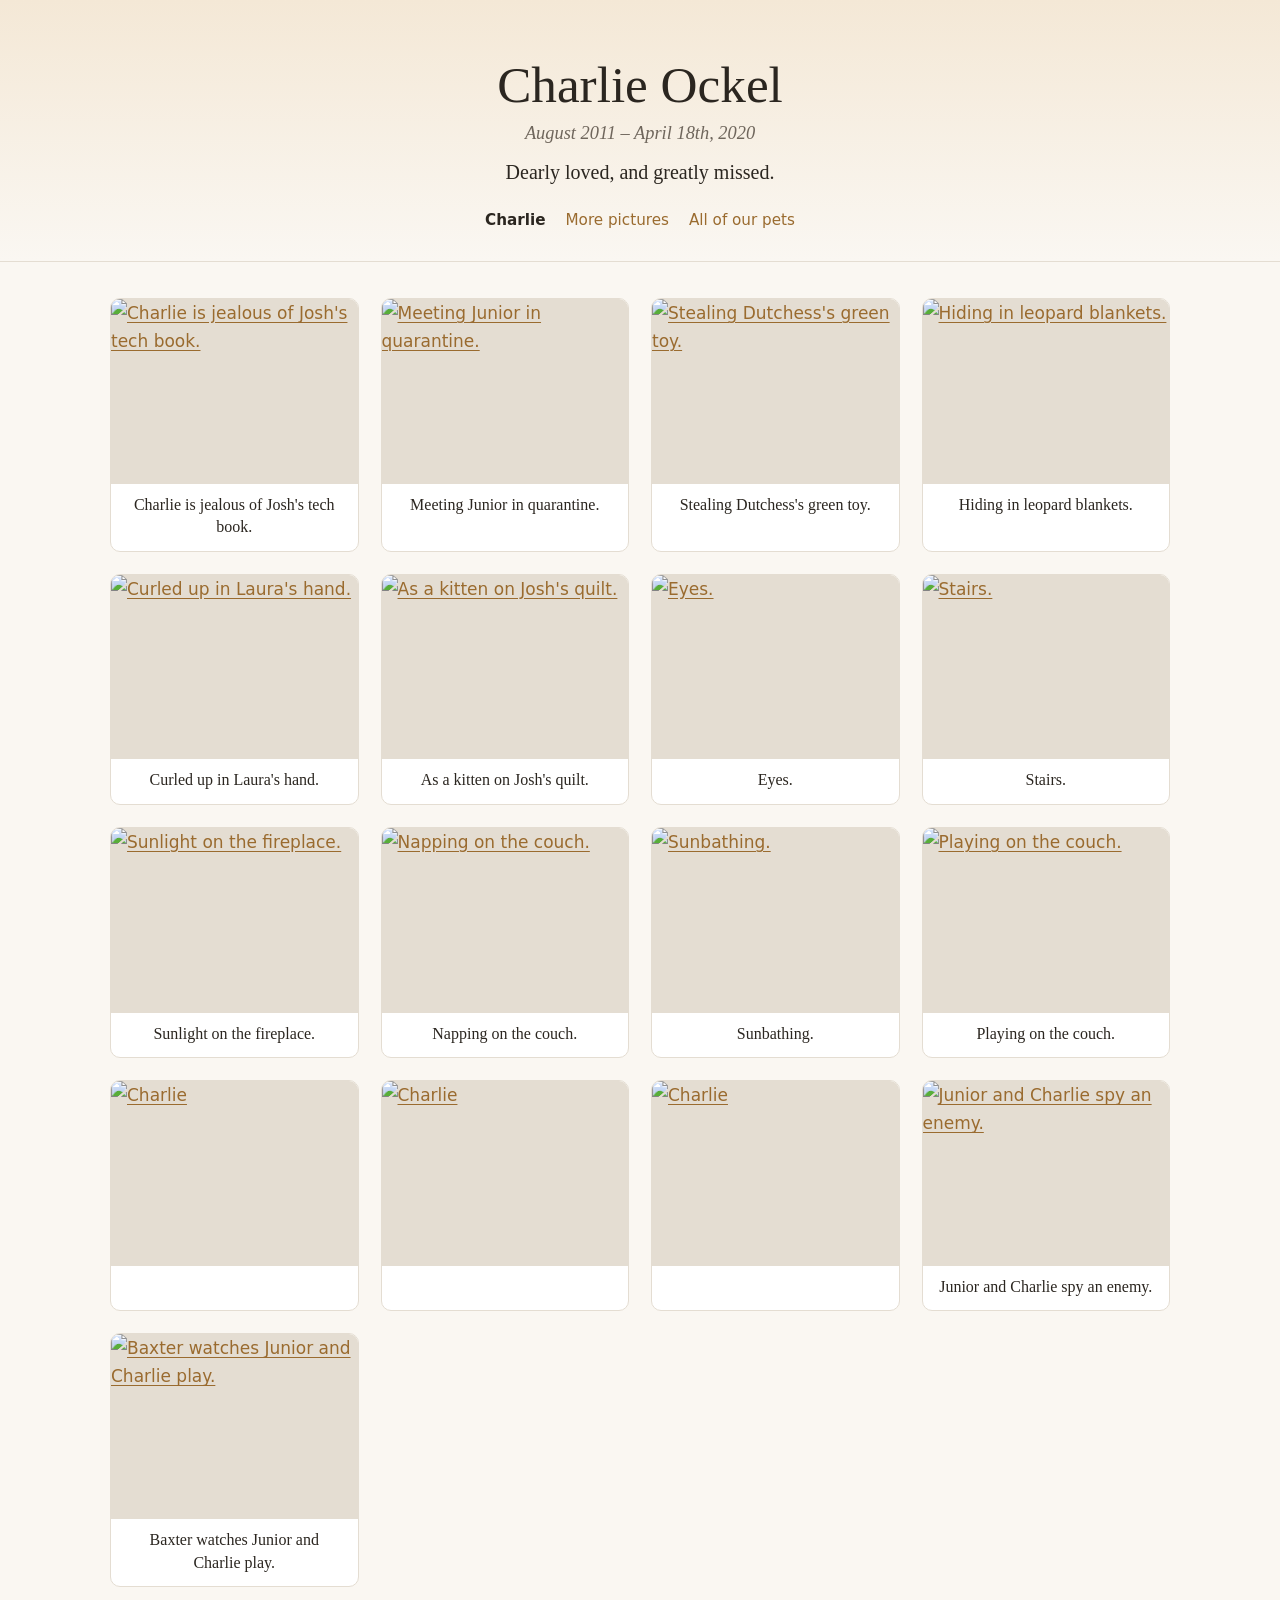
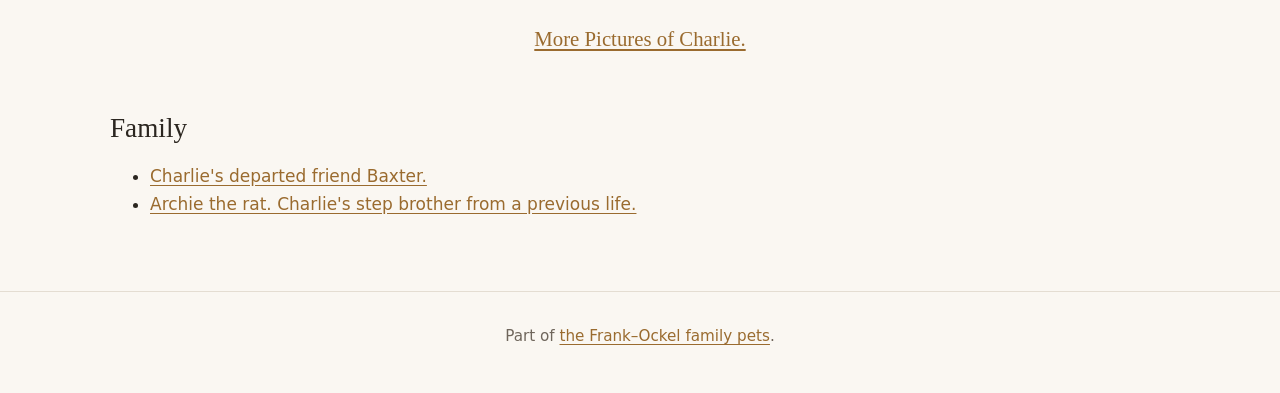
==== public/index.html @ 5ffe0bd4 "Refresh design and move hosting to Firebase - Shared memorial layout (css/site.css) with lightbox ga" ====
<!doctype html>
<html lang="en">
<head>
  <meta charset="utf-8">
  <meta name="viewport" content="width=device-width, initial-scale=1">
  <title>Charlie Ockel · August 2011 – April 18th, 2020</title>
  <meta name="description" content="Charlie Ockel, August 2011 to April 18th 2020. Dearly loved, and greatly missed.">
  <meta property="og:title" content="Charlie Ockel">
  <meta property="og:description" content="Dearly loved, and greatly missed.">
  <meta property="og:image" content="https://charlieockel.com/img/full/charlie2.jpg">
  <link rel="stylesheet" href="css/site.css">
  <style>:root { --accent: #9a6b2f; --accent-soft: #f4e8d6; }</style>
</head>
<body>
  <header class="site-head">
    <div class="wrap">
      <h1>Charlie Ockel</h1>
      <p class="dates">August 2011 – April 18th, 2020</p>
      <p class="epitaph">Dearly loved, and greatly missed.</p>
      <ul class="nav">
        <li><a href="/" aria-current="page">Charlie</a></li>
        <li><a href="images">More pictures</a></li>
        <li><a href="https://frankockel.com">All of our pets</a></li>
      </ul>
    </div>
  </header>

  <main>
    <div class="wrap">
      <ul class="photos">
        <li><figure><a href="img/full/charlie2.jpg" data-full data-caption="Charlie is jealous of Josh's tech book."><img src="img/thumb/charlie2.jpg" alt="Charlie is jealous of Josh's tech book."></a><figcaption>Charlie is jealous of Josh's tech book.</figcaption></figure></li>
        <li><figure><a href="img/full/dscn1651.jpg" data-full data-caption="Meeting Junior in quarantine."><img src="img/thumb/dscn1651.jpg" alt="Meeting Junior in quarantine."></a><figcaption>Meeting Junior in quarantine.</figcaption></figure></li>
        <li><figure><a href="img/full/dscn2329.jpg" data-full data-caption="Stealing Dutchess's green toy."><img src="img/thumb/dscn2329.jpg" alt="Stealing Dutchess's green toy."></a><figcaption>Stealing Dutchess's green toy.</figcaption></figure></li>
        <li><figure><a href="img/full/dscn1946.jpg" data-full data-caption="Hiding in leopard blankets."><img src="img/thumb/dscn1946.jpg" alt="Hiding in leopard blankets."></a><figcaption>Hiding in leopard blankets.</figcaption></figure></li>
        <li><figure><a href="img/full/dscn1755.jpg" data-full data-caption="Curled up in Laura's hand."><img src="img/thumb/dscn1755.jpg" alt="Curled up in Laura's hand."></a><figcaption>Curled up in Laura's hand.</figcaption></figure></li>
        <li><figure><a href="img/full/dscn1741.jpg" data-full data-caption="As a kitten on Josh's quilt."><img src="img/thumb/dscn1741.jpg" alt="As a kitten on Josh's quilt."></a><figcaption>As a kitten on Josh's quilt.</figcaption></figure></li>
        <li><figure><a href="img/full/dsc-2387.jpg" data-full data-caption="Eyes."><img src="img/thumb/dsc-2387.jpg" alt="Eyes."></a><figcaption>Eyes.</figcaption></figure></li>
        <li><figure><a href="img/full/dsc-2385c.jpg" data-full data-caption="Stairs."><img src="img/thumb/dsc-2385c.jpg" alt="Stairs."></a><figcaption>Stairs.</figcaption></figure></li>
        <li><figure><a href="img/full/dsc-2375.jpg" data-full data-caption="Sunlight on the fireplace."><img src="img/thumb/dsc-2375.jpg" alt="Sunlight on the fireplace."></a><figcaption>Sunlight on the fireplace.</figcaption></figure></li>
        <li><figure><a href="img/full/dsc-0272.jpg" data-full data-caption="Napping on the couch."><img src="img/thumb/dsc-0272.jpg" alt="Napping on the couch."></a><figcaption>Napping on the couch.</figcaption></figure></li>
        <li><figure><a href="img/full/dsc-2370.jpg" data-full data-caption="Sunbathing."><img src="img/thumb/dsc-2370.jpg" alt="Sunbathing."></a><figcaption>Sunbathing.</figcaption></figure></li>
        <li><figure><a href="img/full/dsc-0104.jpg" data-full data-caption="Playing on the couch."><img src="img/thumb/dsc-0104.jpg" alt="Playing on the couch."></a><figcaption>Playing on the couch.</figcaption></figure></li>
        <li><figure><a href="img/full/20150117-012242.jpg" data-full><img src="img/thumb/20150117-012242.jpg" alt="Charlie"></a></figure></li>
        <li><figure><a href="img/full/dsc-0123.jpg" data-full><img src="img/thumb/dsc-0123.jpg" alt="Charlie"></a></figure></li>
        <li><figure><a href="img/full/dsc-2388.jpg" data-full><img src="img/thumb/dsc-2388.jpg" alt="Charlie"></a></figure></li>
        <li><figure><a href="img/full/img-20180808-034516.jpg" data-full data-caption="Junior and Charlie spy an enemy."><img src="img/thumb/img-20180808-034516.jpg" alt="Junior and Charlie spy an enemy."></a><figcaption>Junior and Charlie spy an enemy.</figcaption></figure></li>
        <li><figure><a href="img/full/img-1315.jpg" data-full data-caption="Baxter watches Junior and Charlie play."><img src="img/thumb/img-1315.jpg" alt="Baxter watches Junior and Charlie play."></a><figcaption>Baxter watches Junior and Charlie play.</figcaption></figure></li>
      </ul>

      <p class="cta"><a href="images">More Pictures of Charlie.</a></p>

      <h2>Family</h2>
      <ul>
        <li><a href="https://baxterfrank.com">Charlie's departed friend Baxter.</a></li>
        <li><a href="https://archietherat.com">Archie the rat. Charlie's step brother from a previous life.</a></li>
      </ul>
    </div>
  </main>

  <footer class="site-foot">
    <div class="wrap">
      <p>Part of <a href="https://frankockel.com">the Frank–Ockel family pets</a>.</p>
    </div>
  </footer>
  <script src="js/gallery.js" defer></script>
</body>
</html>
---- public/css/site.css ----
/* Shared look for the Frank–Ockel pet memorial sites.
   Each site sets --accent (and optionally --accent-soft) on :root in its own pages. */
:root {
  --paper: #faf7f2;
  --ink: #2b2620;
  --muted: #6f665c;
  --line: #e4ddd2;
  --card: #ffffff;
  --accent: #8a5a44;
  --accent-soft: #f1e6df;
  --radius: 10px;
  --max: 1100px;
  --serif: "Iowan Old Style", "Palatino Linotype", Palatino, Georgia, serif;
  --sans: system-ui, -apple-system, "Segoe UI", Roboto, sans-serif;
}

* { box-sizing: border-box; }

html { -webkit-text-size-adjust: 100%; }

body {
  margin: 0;
  background: var(--paper);
  color: var(--ink);
  font: 17px/1.65 var(--sans);
}

img, video, iframe { max-width: 100%; display: block; }

a { color: var(--accent); text-underline-offset: 3px; }
a:hover { text-decoration-thickness: 2px; }

.wrap { max-width: var(--max); margin: 0 auto; padding: 0 20px; }
.prose { max-width: 70ch; }

/* Header */
.site-head {
  text-align: center;
  padding: 56px 0 28px;
  border-bottom: 1px solid var(--line);
  background: linear-gradient(var(--accent-soft), var(--paper));
}
.site-head h1 {
  font: 400 clamp(2rem, 5vw, 3.2rem)/1.15 var(--serif);
  margin: 0 0 8px;
}
.site-head .dates {
  font: italic 1.15rem var(--serif);
  color: var(--muted);
  margin: 0;
}
.site-head .epitaph {
  font: 1.25rem/1.4 var(--serif);
  margin: 14px 0 0;
}
.portrait {
  width: min(520px, 100%);
  margin: 0 auto 22px;
  border-radius: var(--radius);
  box-shadow: 0 6px 24px rgb(0 0 0 / .12);
}

.nav {
  display: flex;
  flex-wrap: wrap;
  justify-content: center;
  gap: 6px 20px;
  margin: 22px 0 0;
  padding: 0;
  list-style: none;
  font-size: .95rem;
}
.nav a { text-decoration: none; }
.nav a[aria-current="page"] { color: var(--ink); font-weight: 600; }

main { padding: 36px 0 56px; }

h2 { font: 400 1.7rem/1.25 var(--serif); margin: 2.2em 0 .6em; }
h3 { font: 600 1.15rem/1.3 var(--serif); margin: 1.6em 0 .4em; }
main > .wrap > h2:first-child { margin-top: 0; }

/* Captioned photo grid */
.photos {
  display: grid;
  grid-template-columns: repeat(auto-fill, minmax(240px, 1fr));
  gap: 22px;
  margin: 0;
  padding: 0;
  list-style: none;
}
.photos figure {
  height: 100%;
  margin: 0;
  background: var(--card);
  border: 1px solid var(--line);
  border-radius: var(--radius);
  overflow: hidden;
}
.photos img {
  width: 100%;
  aspect-ratio: 4 / 3;
  object-fit: cover;
  background: var(--line);
}
.photos figcaption {
  padding: 10px 14px 12px;
  font: 1rem/1.4 var(--serif);
  text-align: center;
}

/* Uncaptioned gallery */
.gallery {
  display: grid;
  grid-template-columns: repeat(auto-fill, minmax(160px, 1fr));
  gap: 10px;
  margin: 0;
  padding: 0;
  list-style: none;
}
.gallery img {
  width: 100%;
  aspect-ratio: 1;
  object-fit: cover;
  border-radius: 6px;
  background: var(--line);
}
.gallery video { width: 100%; border-radius: 6px; background: #000; }
.gallery .wide { grid-column: span 2; }

/* Inline images in long-form pages */
.inline-photo { margin: 28px 0; }
.inline-photo img { border-radius: var(--radius); }
.inline-photo figcaption { color: var(--muted); font-style: italic; margin-top: 8px; }

.video {
  aspect-ratio: 16 / 9;
  width: 100%;
  border: 0;
  border-radius: var(--radius);
  background: #000;
}

.callout {
  background: var(--accent-soft);
  border-left: 4px solid var(--accent);
  border-radius: 0 var(--radius) var(--radius) 0;
  padding: 14px 18px;
  margin: 28px 0;
}

.cta { text-align: center; font: 1.3rem var(--serif); margin: 40px 0 0; }

/* Footer */
.site-foot {
  border-top: 1px solid var(--line);
  padding: 28px 0 40px;
  text-align: center;
  color: var(--muted);
  font-size: .95rem;
}
.site-foot p { margin: 4px 0; }

/* Lightbox (progressive enhancement via js/gallery.js) */
.lightbox {
  border: 0;
  padding: 0;
  max-width: 100vw;
  max-height: 100vh;
  width: 100vw;
  height: 100vh;
  background: rgb(10 8 6 / .94);
}
.lightbox::backdrop { background: transparent; }
.lightbox img {
  position: absolute;
  inset: 0;
  margin: auto;
  max-width: 94vw;
  max-height: 88vh;
  object-fit: contain;
}
.lightbox p {
  position: absolute;
  left: 0; right: 0; bottom: 14px;
  margin: 0;
  text-align: center;
  color: #eee;
  font: 1.05rem var(--serif);
}
.lightbox button {
  position: absolute;
  border: 0;
  background: rgb(255 255 255 / .12);
  color: #fff;
  font-size: 1.6rem;
  width: 48px;
  height: 48px;
  border-radius: 50%;
  cursor: pointer;
}
.lightbox button:hover { background: rgb(255 255 255 / .25); }
.lightbox .close { top: 16px; right: 16px; }
.lightbox .prev { left: 16px; top: calc(50% - 24px); }
.lightbox .next { right: 16px; top: calc(50% - 24px); }

@media (prefers-color-scheme: dark) {
  :root {
    --paper: #1b1916;
    --ink: #ece6dd;
    --muted: #a99f93;
    --line: #36312b;
    --card: #24211d;
  }
  .site-head { background: linear-gradient(color-mix(in srgb, var(--accent) 22%, var(--paper)), var(--paper)); }
  .callout { background: color-mix(in srgb, var(--accent) 18%, var(--paper)); }
  a { color: color-mix(in srgb, var(--accent) 55%, white); }
}
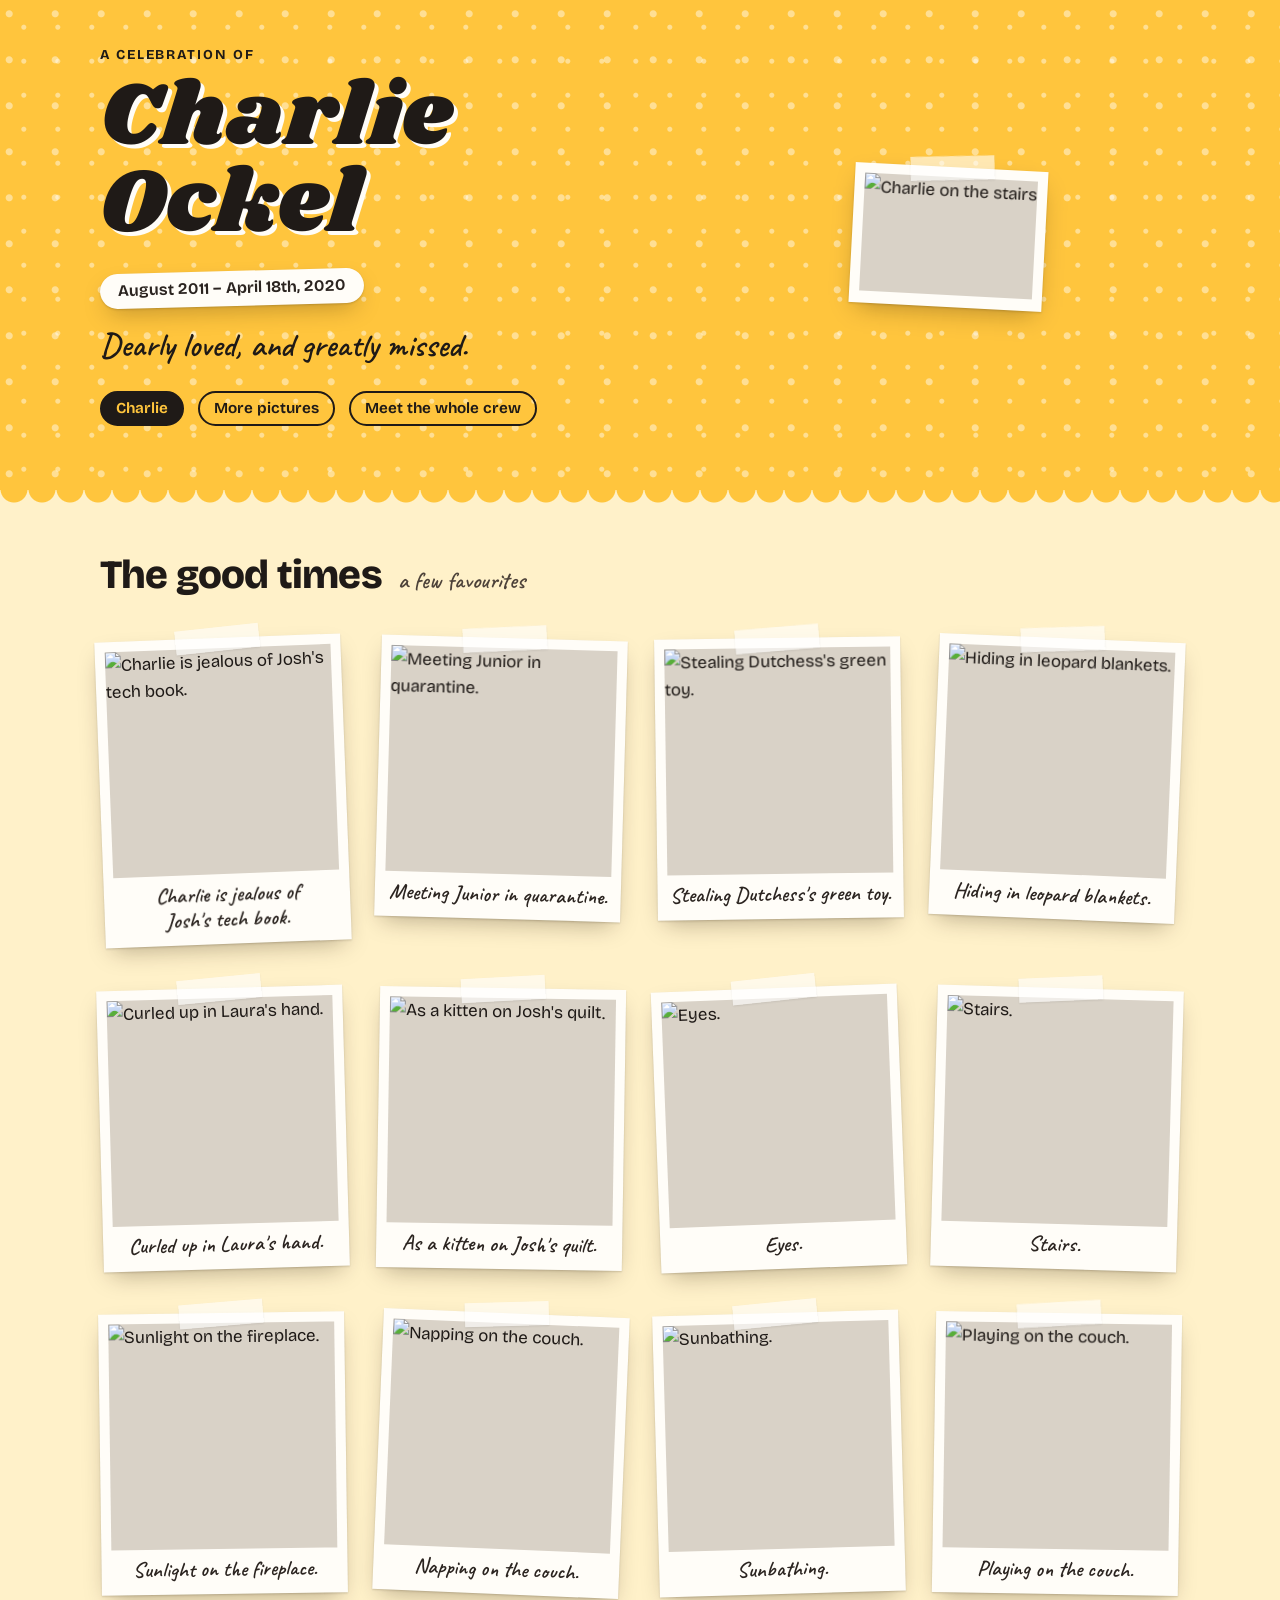
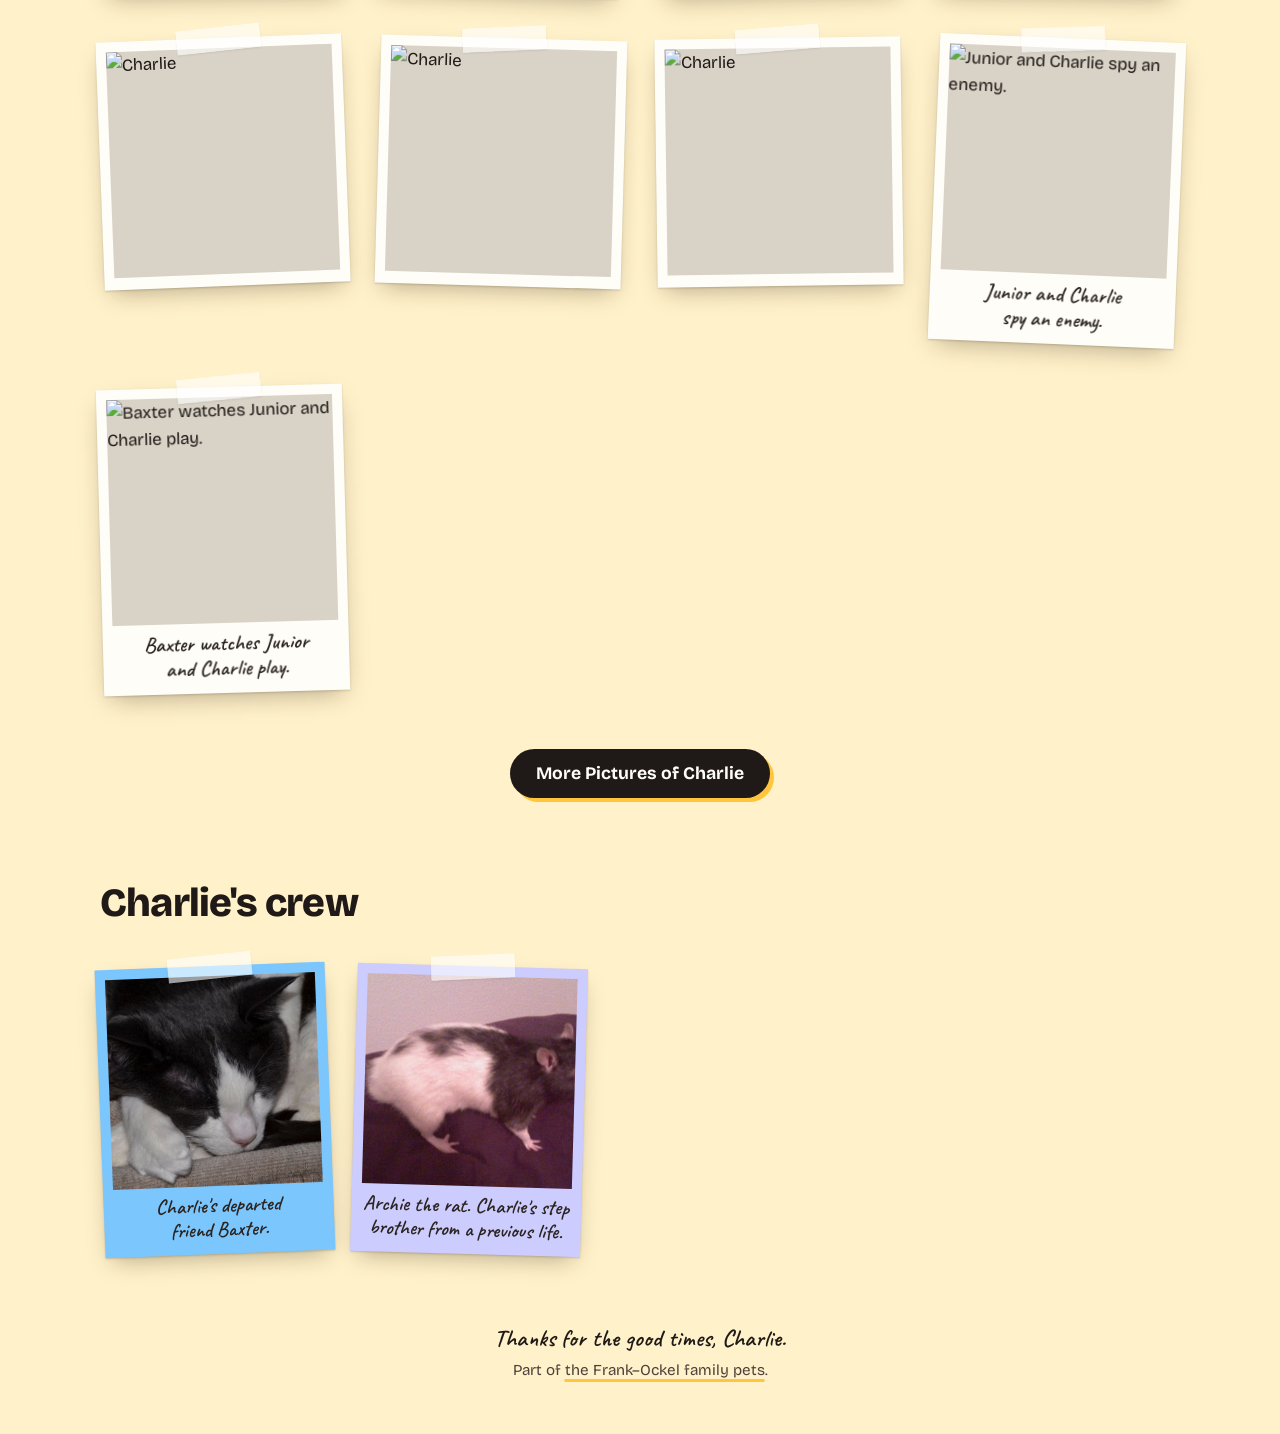
==== commit 0571548f: "Celebratory scrapbook redesign Bright per-pet colours, polaroid-style prints with tape, Shrikhand/Ca" ====
--- a/public/index.html
+++ b/public/index.html
@@ -3,62 +3,79 @@
 <head>
   <meta charset="utf-8">
   <meta name="viewport" content="width=device-width, initial-scale=1">
-  <title>Charlie Ockel · August 2011 – April 18th, 2020</title>
+  <title>Charlie Ockel</title>
   <meta name="description" content="Charlie Ockel, August 2011 to April 18th 2020. Dearly loved, and greatly missed.">
   <meta property="og:title" content="Charlie Ockel">
   <meta property="og:description" content="Dearly loved, and greatly missed.">
-  <meta property="og:image" content="https://charlieockel.com/img/full/charlie2.jpg">
+  <meta property="og:image" content="https://charlieockel.com/img/full/dsc-2385c.jpg">
+  <link rel="preload" href="fonts/shrikhand.woff2" as="font" type="font/woff2" crossorigin>
   <link rel="stylesheet" href="css/site.css">
-  <style>:root { --accent: #9a6b2f; --accent-soft: #f4e8d6; }</style>
+  <style>:root { --pet: #ffc53d; --pet-soft: #fff1c9; --pet-deep: #231c0f; }</style>
 </head>
 <body>
-  <header class="site-head">
+  <header class="hero">
     <div class="wrap">
-      <h1>Charlie Ockel</h1>
-      <p class="dates">August 2011 – April 18th, 2020</p>
-      <p class="epitaph">Dearly loved, and greatly missed.</p>
-      <ul class="nav">
-        <li><a href="/" aria-current="page">Charlie</a></li>
-        <li><a href="images">More pictures</a></li>
-        <li><a href="https://frankockel.com">All of our pets</a></li>
-      </ul>
+      <div>
+        <p class="eyebrow">A celebration of</p>
+        <h1 class="name">Charlie Ockel</h1>
+        <p class="ticket">August 2011 – April 18th, 2020</p>
+        <p class="epitaph">Dearly loved, and greatly missed.</p>
+        <ul class="nav">
+          <li><a href="/" aria-current="page">Charlie</a></li>
+          <li><a href="images">More pictures</a></li>
+          <li><a href="https://frankockel.com">Meet the whole crew</a></li>
+        </ul>
+      </div>
+      <figure class="snap">
+        <a href="img/full/dsc-2385c.jpg" data-full data-caption="Charlie"><img src="img/full/dsc-2385c.jpg" alt="Charlie on the stairs" width="2000" height="1362"></a>
+      </figure>
     </div>
   </header>
 
   <main>
     <div class="wrap">
-      <ul class="photos">
-        <li><figure><a href="img/full/charlie2.jpg" data-full data-caption="Charlie is jealous of Josh's tech book."><img src="img/thumb/charlie2.jpg" alt="Charlie is jealous of Josh's tech book."></a><figcaption>Charlie is jealous of Josh's tech book.</figcaption></figure></li>
-        <li><figure><a href="img/full/dscn1651.jpg" data-full data-caption="Meeting Junior in quarantine."><img src="img/thumb/dscn1651.jpg" alt="Meeting Junior in quarantine."></a><figcaption>Meeting Junior in quarantine.</figcaption></figure></li>
-        <li><figure><a href="img/full/dscn2329.jpg" data-full data-caption="Stealing Dutchess's green toy."><img src="img/thumb/dscn2329.jpg" alt="Stealing Dutchess's green toy."></a><figcaption>Stealing Dutchess's green toy.</figcaption></figure></li>
-        <li><figure><a href="img/full/dscn1946.jpg" data-full data-caption="Hiding in leopard blankets."><img src="img/thumb/dscn1946.jpg" alt="Hiding in leopard blankets."></a><figcaption>Hiding in leopard blankets.</figcaption></figure></li>
-        <li><figure><a href="img/full/dscn1755.jpg" data-full data-caption="Curled up in Laura's hand."><img src="img/thumb/dscn1755.jpg" alt="Curled up in Laura's hand."></a><figcaption>Curled up in Laura's hand.</figcaption></figure></li>
-        <li><figure><a href="img/full/dscn1741.jpg" data-full data-caption="As a kitten on Josh's quilt."><img src="img/thumb/dscn1741.jpg" alt="As a kitten on Josh's quilt."></a><figcaption>As a kitten on Josh's quilt.</figcaption></figure></li>
-        <li><figure><a href="img/full/dsc-2387.jpg" data-full data-caption="Eyes."><img src="img/thumb/dsc-2387.jpg" alt="Eyes."></a><figcaption>Eyes.</figcaption></figure></li>
-        <li><figure><a href="img/full/dsc-2385c.jpg" data-full data-caption="Stairs."><img src="img/thumb/dsc-2385c.jpg" alt="Stairs."></a><figcaption>Stairs.</figcaption></figure></li>
-        <li><figure><a href="img/full/dsc-2375.jpg" data-full data-caption="Sunlight on the fireplace."><img src="img/thumb/dsc-2375.jpg" alt="Sunlight on the fireplace."></a><figcaption>Sunlight on the fireplace.</figcaption></figure></li>
-        <li><figure><a href="img/full/dsc-0272.jpg" data-full data-caption="Napping on the couch."><img src="img/thumb/dsc-0272.jpg" alt="Napping on the couch."></a><figcaption>Napping on the couch.</figcaption></figure></li>
-        <li><figure><a href="img/full/dsc-2370.jpg" data-full data-caption="Sunbathing."><img src="img/thumb/dsc-2370.jpg" alt="Sunbathing."></a><figcaption>Sunbathing.</figcaption></figure></li>
-        <li><figure><a href="img/full/dsc-0104.jpg" data-full data-caption="Playing on the couch."><img src="img/thumb/dsc-0104.jpg" alt="Playing on the couch."></a><figcaption>Playing on the couch.</figcaption></figure></li>
-        <li><figure><a href="img/full/20150117-012242.jpg" data-full><img src="img/thumb/20150117-012242.jpg" alt="Charlie"></a></figure></li>
-        <li><figure><a href="img/full/dsc-0123.jpg" data-full><img src="img/thumb/dsc-0123.jpg" alt="Charlie"></a></figure></li>
-        <li><figure><a href="img/full/dsc-2388.jpg" data-full><img src="img/thumb/dsc-2388.jpg" alt="Charlie"></a></figure></li>
-        <li><figure><a href="img/full/img-20180808-034516.jpg" data-full data-caption="Junior and Charlie spy an enemy."><img src="img/thumb/img-20180808-034516.jpg" alt="Junior and Charlie spy an enemy."></a><figcaption>Junior and Charlie spy an enemy.</figcaption></figure></li>
-        <li><figure><a href="img/full/img-1315.jpg" data-full data-caption="Baxter watches Junior and Charlie play."><img src="img/thumb/img-1315.jpg" alt="Baxter watches Junior and Charlie play."></a><figcaption>Baxter watches Junior and Charlie play.</figcaption></figure></li>
-      </ul>
+      <section class="section">
+        <div class="section-head">
+          <h2>The good times</h2>
+          <span class="note">a few favourites</span>
+        </div>
+        <ul class="prints tilts">
+          <li><figure class="snap"><a href="img/full/charlie2.jpg" data-full data-caption="Charlie is jealous of Josh's tech book."><img src="img/thumb/charlie2.jpg" alt="Charlie is jealous of Josh's tech book."></a><figcaption>Charlie is jealous of Josh's tech book.</figcaption></figure></li>
+          <li><figure class="snap"><a href="img/full/dscn1651.jpg" data-full data-caption="Meeting Junior in quarantine."><img src="img/thumb/dscn1651.jpg" alt="Meeting Junior in quarantine."></a><figcaption>Meeting Junior in quarantine.</figcaption></figure></li>
+          <li><figure class="snap"><a href="img/full/dscn2329.jpg" data-full data-caption="Stealing Dutchess's green toy."><img src="img/thumb/dscn2329.jpg" alt="Stealing Dutchess's green toy."></a><figcaption>Stealing Dutchess's green toy.</figcaption></figure></li>
+          <li><figure class="snap"><a href="img/full/dscn1946.jpg" data-full data-caption="Hiding in leopard blankets."><img src="img/thumb/dscn1946.jpg" alt="Hiding in leopard blankets."></a><figcaption>Hiding in leopard blankets.</figcaption></figure></li>
+          <li><figure class="snap"><a href="img/full/dscn1755.jpg" data-full data-caption="Curled up in Laura's hand."><img src="img/thumb/dscn1755.jpg" alt="Curled up in Laura's hand."></a><figcaption>Curled up in Laura's hand.</figcaption></figure></li>
+          <li><figure class="snap"><a href="img/full/dscn1741.jpg" data-full data-caption="As a kitten on Josh's quilt."><img src="img/thumb/dscn1741.jpg" alt="As a kitten on Josh's quilt."></a><figcaption>As a kitten on Josh's quilt.</figcaption></figure></li>
+          <li><figure class="snap"><a href="img/full/dsc-2387.jpg" data-full data-caption="Eyes."><img src="img/thumb/dsc-2387.jpg" alt="Eyes."></a><figcaption>Eyes.</figcaption></figure></li>
+          <li><figure class="snap"><a href="img/full/dsc-2385c.jpg" data-full data-caption="Stairs."><img src="img/thumb/dsc-2385c.jpg" alt="Stairs."></a><figcaption>Stairs.</figcaption></figure></li>
+          <li><figure class="snap"><a href="img/full/dsc-2375.jpg" data-full data-caption="Sunlight on the fireplace."><img src="img/thumb/dsc-2375.jpg" alt="Sunlight on the fireplace."></a><figcaption>Sunlight on the fireplace.</figcaption></figure></li>
+          <li><figure class="snap"><a href="img/full/dsc-0272.jpg" data-full data-caption="Napping on the couch."><img src="img/thumb/dsc-0272.jpg" alt="Napping on the couch."></a><figcaption>Napping on the couch.</figcaption></figure></li>
+          <li><figure class="snap"><a href="img/full/dsc-2370.jpg" data-full data-caption="Sunbathing."><img src="img/thumb/dsc-2370.jpg" alt="Sunbathing."></a><figcaption>Sunbathing.</figcaption></figure></li>
+          <li><figure class="snap"><a href="img/full/dsc-0104.jpg" data-full data-caption="Playing on the couch."><img src="img/thumb/dsc-0104.jpg" alt="Playing on the couch."></a><figcaption>Playing on the couch.</figcaption></figure></li>
+          <li><figure class="snap"><a href="img/full/20150117-012242.jpg" data-full><img src="img/thumb/20150117-012242.jpg" alt="Charlie"></a></figure></li>
+          <li><figure class="snap"><a href="img/full/dsc-0123.jpg" data-full><img src="img/thumb/dsc-0123.jpg" alt="Charlie"></a></figure></li>
+          <li><figure class="snap"><a href="img/full/dsc-2388.jpg" data-full><img src="img/thumb/dsc-2388.jpg" alt="Charlie"></a></figure></li>
+          <li><figure class="snap"><a href="img/full/img-20180808-034516.jpg" data-full data-caption="Junior and Charlie spy an enemy."><img src="img/thumb/img-20180808-034516.jpg" alt="Junior and Charlie spy an enemy."></a><figcaption>Junior and Charlie spy an enemy.</figcaption></figure></li>
+          <li><figure class="snap"><a href="img/full/img-1315.jpg" data-full data-caption="Baxter watches Junior and Charlie play."><img src="img/thumb/img-1315.jpg" alt="Baxter watches Junior and Charlie play."></a><figcaption>Baxter watches Junior and Charlie play.</figcaption></figure></li>
+        </ul>
+        <div class="cta-row"><a class="button" href="images">More Pictures of Charlie</a></div>
+      </section>
 
-      <p class="cta"><a href="images">More Pictures of Charlie.</a></p>
-
-      <h2>Family</h2>
-      <ul>
-        <li><a href="https://baxterfrank.com">Charlie's departed friend Baxter.</a></li>
-        <li><a href="https://archietherat.com">Archie the rat. Charlie's step brother from a previous life.</a></li>
-      </ul>
+      <section class="section">
+        <div class="section-head">
+          <h2>Charlie's crew</h2>
+        </div>
+        <ul class="friends tilts">
+          <li class="friend" style="--friend: #7cc6fe"><a class="friend-link" href="https://baxterfrank.com"><figure class="snap"><img src="friends/baxter.jpg" alt="Baxter"><figcaption>Charlie's departed friend Baxter.</figcaption></figure></a></li>
+          <li class="friend" style="--friend: #ccccff"><a class="friend-link" href="https://archietherat.com"><figure class="snap"><img src="friends/archie.jpg" alt="Archie the rat"><figcaption>Archie the rat. Charlie's step brother from a previous life.</figcaption></figure></a></li>
+        </ul>
+      </section>
     </div>
   </main>
 
   <footer class="site-foot">
     <div class="wrap">
+      <p class="paws">Thanks for the good times, Charlie.</p>
       <p>Part of <a href="https://frankockel.com">the Frank–Ockel family pets</a>.</p>
     </div>
   </footer>
--- a/public/css/site.css
+++ b/public/css/site.css
@@ -1,217 +1,321 @@
-/* Shared look for the Frank–Ockel pet memorial sites.
-   Each site sets --accent (and optionally --accent-soft) on :root in its own pages. */
+/* Frank–Ockel pet sites: a happy scrapbook. Shared by Charlie, Baxter, Boots and the hub.
+   Each page sets its pet's colours on :root: --pet (bright), --pet-soft (light page), --pet-deep (dark page). */
+
+@font-face {
+  font-family: "Shrikhand";
+  src: url("../fonts/shrikhand.woff2") format("woff2");
+  font-display: swap;
+}
+@font-face {
+  font-family: "Caveat";
+  src: url("../fonts/caveat.woff2") format("woff2");
+  font-weight: 400 700;
+  font-display: swap;
+}
+@font-face {
+  font-family: "Bricolage Grotesque";
+  src: url("../fonts/bricolage.woff2") format("woff2");
+  font-weight: 200 800;
+  font-display: swap;
+}
+
 :root {
-  --paper: #faf7f2;
-  --ink: #2b2620;
-  --muted: #6f665c;
-  --line: #e4ddd2;
-  --card: #ffffff;
-  --accent: #8a5a44;
-  --accent-soft: #f1e6df;
-  --radius: 10px;
-  --max: 1100px;
-  --serif: "Iowan Old Style", "Palatino Linotype", Palatino, Georgia, serif;
-  --sans: system-ui, -apple-system, "Segoe UI", Roboto, sans-serif;
+  --pet: #ff9e8a;
+  --pet-soft: #ffe6df;
+  --pet-deep: #2a1714;
+
+  --ground: var(--pet-soft);
+  --hero-bg: var(--pet);
+  --ink: #1f1a17;
+  --ink-soft: #4d4239;
+  --name: #1f1a17;
+  --name-shadow: #fffdf8;
+  --paper: #fffdf8;
+  --paper-ink: #2b2420;
+  --tape: rgb(255 255 255 / .6);
+  --sprinkle: rgb(255 255 255 / .45);
+  --shadow: 0 1px 2px rgb(40 25 10 / .18), 0 10px 24px -8px rgb(40 25 10 / .35);
+  --button-bg: #1f1a17;
+  --button-ink: #fffdf8;
+
+  --display: "Shrikhand", "Cooper Black", Georgia, serif;
+  --hand: "Caveat", "Segoe Print", "Comic Sans MS", cursive;
+  --sans: "Bricolage Grotesque", system-ui, -apple-system, "Segoe UI", sans-serif;
+  --max: 1120px;
+  color-scheme: light;
+}
+
+@media (prefers-color-scheme: dark) {
+  :root:not([data-theme="light"]) {
+    --ground: var(--pet-deep);
+    --hero-bg: color-mix(in srgb, var(--pet) 24%, var(--pet-deep));
+    --ink: #f7efe6;
+    --ink-soft: #cfc3b6;
+    --name: var(--pet);
+    --name-shadow: rgb(0 0 0 / .45);
+    --paper: #f4ede2;
+    --tape: rgb(255 255 255 / .35);
+    --sprinkle: rgb(255 255 255 / .07);
+    --shadow: 0 1px 2px rgb(0 0 0 / .5), 0 14px 30px -10px rgb(0 0 0 / .8);
+    --button-bg: var(--pet);
+    --button-ink: #1f1a17;
+    color-scheme: dark;
+  }
+}
+:root[data-theme="dark"] {
+  --ground: var(--pet-deep);
+  --hero-bg: color-mix(in srgb, var(--pet) 24%, var(--pet-deep));
+  --ink: #f7efe6;
+  --ink-soft: #cfc3b6;
+  --name: var(--pet);
+  --name-shadow: rgb(0 0 0 / .45);
+  --paper: #f4ede2;
+  --tape: rgb(255 255 255 / .35);
+  --sprinkle: rgb(255 255 255 / .07);
+  --shadow: 0 1px 2px rgb(0 0 0 / .5), 0 14px 30px -10px rgb(0 0 0 / .8);
+  --button-bg: var(--pet);
+  --button-ink: #1f1a17;
+  color-scheme: dark;
 }
 
 * { box-sizing: border-box; }
-
 html { -webkit-text-size-adjust: 100%; }
-
 body {
   margin: 0;
+  background: var(--ground);
+  color: var(--ink);
+  font: 400 1.0625rem/1.6 var(--sans);
+}
+img, video { max-width: 100%; display: block; }
+a { color: inherit; text-decoration-color: var(--pet); text-decoration-thickness: 3px; text-underline-offset: 4px; }
+a:hover { text-decoration-thickness: 5px; }
+:focus-visible { outline: 3px solid var(--ink); outline-offset: 3px; border-radius: 4px; }
+
+.wrap { max-width: var(--max); margin-inline: auto; padding-inline: 20px; }
+
+/* ---------- Hero: bright pet colour, sprinkles, scalloped bottom edge ---------- */
+.hero {
+  position: relative;
+  background:
+    radial-gradient(circle at 20% 30%, var(--sprinkle) 0 3px, transparent 4px) 0 0 / 46px 46px,
+    radial-gradient(circle at 70% 80%, var(--sprinkle) 0 2px, transparent 3px) 0 0 / 34px 34px,
+    var(--hero-bg);
+  padding-block: 48px 64px;
+}
+.hero::after {
+  content: "";
+  position: absolute;
+  left: 0; right: 0; bottom: -17px;
+  height: 18px;
+  background: radial-gradient(circle at 14px 0, var(--hero-bg) 13px, transparent 14px) 0 0 / 28px 18px repeat-x;
+}
+.hero .wrap {
+  display: grid;
+  grid-template-columns: minmax(0, 1.25fr) minmax(0, 1fr);
+  align-items: center;
+  gap: 40px;
+}
+.hero.solo .wrap { grid-template-columns: minmax(0, 1fr); text-align: center; justify-items: center; }
+
+.eyebrow {
+  font: 700 .85rem/1 var(--sans);
+  letter-spacing: .14em;
+  text-transform: uppercase;
+  margin: 0 0 12px;
+}
+.name {
+  font: 400 clamp(2.9rem, 8vw, 5.6rem)/.98 var(--display);
+  color: var(--name);
+  text-shadow: 4px 4px 0 var(--name-shadow);
+  margin: 0;
+  text-wrap: balance;
+}
+.ticket {
+  display: inline-block;
+  margin: 22px 0 0;
+  padding: 7px 18px;
   background: var(--paper);
-  color: var(--ink);
-  font: 17px/1.65 var(--sans);
-}
-
-img, video, iframe { max-width: 100%; display: block; }
-
-a { color: var(--accent); text-underline-offset: 3px; }
-a:hover { text-decoration-thickness: 2px; }
-
-.wrap { max-width: var(--max); margin: 0 auto; padding: 0 20px; }
-.prose { max-width: 70ch; }
-
-/* Header */
-.site-head {
+  color: var(--paper-ink);
+  font: 650 1rem/1.3 var(--sans);
+  border-radius: 999px;
+  box-shadow: var(--shadow);
+  transform: rotate(-1.5deg);
+}
+.epitaph { font: 600 clamp(1.6rem, 3.4vw, 2.1rem)/1.15 var(--hand); margin: 20px 0 0; }
+
+.nav { display: flex; flex-wrap: wrap; gap: 10px 14px; margin: 26px 0 0; padding: 0; list-style: none; }
+.hero.solo .nav { justify-content: center; }
+.nav a {
+  display: inline-block;
+  padding: 6px 14px;
+  border-radius: 999px;
+  border: 2px solid currentColor;
+  font: 650 .95rem/1.3 var(--sans);
+  text-decoration: none;
+}
+.nav a:hover { background: var(--ink); color: var(--hero-bg); }
+.nav a[aria-current="page"] { background: var(--ink); color: var(--hero-bg); border-color: var(--ink); }
+
+.hero .snap { max-width: 380px; justify-self: center; --tilt: 3deg; animation: swing-in .9s cubic-bezier(.3, 1.6, .5, 1) both; }
+@keyframes swing-in { from { transform: rotate(-4deg) scale(.96); } to { transform: rotate(var(--tilt)); } }
+
+/* ---------- Snapshots (polaroid prints with tape) ---------- */
+.snap {
+  position: relative;
+  margin: 0;
+  padding: 10px 10px 12px;
+  background: var(--paper);
+  box-shadow: var(--shadow);
+  transform: rotate(var(--tilt, 0deg));
+  transition: transform .25s cubic-bezier(.3, 1.5, .5, 1), box-shadow .25s;
+}
+.snap::before {
+  content: "";
+  position: absolute;
+  top: -11px; left: 50%;
+  width: 84px; height: 24px;
+  background: var(--tape);
+  box-shadow: 0 1px 2px rgb(0 0 0 / .08);
+  transform: translateX(-50%) rotate(-4deg);
+}
+.snap a { display: block; text-decoration: none; }
+.snap img, .snap video { width: 100%; height: auto; background: #d9d2c7; }
+.snap figcaption {
+  margin-top: 8px;
+  color: var(--paper-ink);
+  font: 600 1.35rem/1.15 var(--hand);
   text-align: center;
-  padding: 56px 0 28px;
-  border-bottom: 1px solid var(--line);
-  background: linear-gradient(var(--accent-soft), var(--paper));
-}
-.site-head h1 {
-  font: 400 clamp(2rem, 5vw, 3.2rem)/1.15 var(--serif);
-  margin: 0 0 8px;
-}
-.site-head .dates {
-  font: italic 1.15rem var(--serif);
-  color: var(--muted);
-  margin: 0;
-}
-.site-head .epitaph {
-  font: 1.25rem/1.4 var(--serif);
-  margin: 14px 0 0;
-}
-.portrait {
-  width: min(520px, 100%);
-  margin: 0 auto 22px;
-  border-radius: var(--radius);
-  box-shadow: 0 6px 24px rgb(0 0 0 / .12);
-}
-
-.nav {
-  display: flex;
-  flex-wrap: wrap;
-  justify-content: center;
-  gap: 6px 20px;
-  margin: 22px 0 0;
-  padding: 0;
+  text-wrap: balance;
+}
+a.snap:hover, .snap:hover, .snap:focus-within { transform: rotate(0deg) translateY(-4px) scale(1.03); z-index: 1; }
+
+/* A gentle, repeatable scatter of tilts. */
+.tilts > :nth-child(6n + 1) .snap, .tilts > :nth-child(6n + 1).snap { --tilt: -2.2deg; }
+.tilts > :nth-child(6n + 2) .snap, .tilts > :nth-child(6n + 2).snap { --tilt: 1.6deg; }
+.tilts > :nth-child(6n + 3) .snap, .tilts > :nth-child(6n + 3).snap { --tilt: -0.8deg; }
+.tilts > :nth-child(6n + 4) .snap, .tilts > :nth-child(6n + 4).snap { --tilt: 2.4deg; }
+.tilts > :nth-child(6n + 5) .snap, .tilts > :nth-child(6n + 5).snap { --tilt: -1.6deg; }
+.tilts > :nth-child(6n + 6) .snap, .tilts > :nth-child(6n + 6).snap { --tilt: 0.9deg; }
+
+/* Square prints for the captioned favourites. */
+.prints {
+  display: grid;
+  grid-template-columns: repeat(auto-fill, minmax(min(100%, 240px), 1fr));
+  gap: 44px 32px;
+  margin: 0;
+  padding: 12px 0 0;
   list-style: none;
-  font-size: .95rem;
-}
-.nav a { text-decoration: none; }
-.nav a[aria-current="page"] { color: var(--ink); font-weight: 600; }
-
-main { padding: 36px 0 56px; }
-
-h2 { font: 400 1.7rem/1.25 var(--serif); margin: 2.2em 0 .6em; }
-h3 { font: 600 1.15rem/1.3 var(--serif); margin: 1.6em 0 .4em; }
-main > .wrap > h2:first-child { margin-top: 0; }
-
-/* Captioned photo grid */
-.photos {
+}
+.prints img { aspect-ratio: 1; object-fit: cover; }
+
+/* Every photo, at its own shape, in a loose pile. */
+.gallery {
+  columns: 4 220px;
+  column-gap: 26px;
+  margin: 0;
+  padding: 12px 0 0;
+  list-style: none;
+}
+.gallery > li { break-inside: avoid; margin-bottom: 30px; }
+.gallery > li > a, .gallery > li > video { display: block; }
+.gallery > li {
+  background: var(--paper);
+  padding: 9px 9px 26px;
+  box-shadow: var(--shadow);
+  position: relative;
+  transform: rotate(var(--tilt, 0deg));
+  transition: transform .25s cubic-bezier(.3, 1.5, .5, 1);
+}
+.gallery > li:nth-child(6n + 1) { --tilt: -1.6deg; }
+.gallery > li:nth-child(6n + 2) { --tilt: 1.2deg; }
+.gallery > li:nth-child(6n + 3) { --tilt: -0.6deg; }
+.gallery > li:nth-child(6n + 4) { --tilt: 1.8deg; }
+.gallery > li:nth-child(6n + 5) { --tilt: -1.1deg; }
+.gallery > li:nth-child(6n + 6) { --tilt: 0.5deg; }
+.gallery > li:hover, .gallery > li:focus-within { transform: rotate(0deg) scale(1.03); z-index: 1; }
+.gallery img, .gallery video { width: 100%; height: auto; background: #d9d2c7; }
+
+/* ---------- Sections ---------- */
+main { padding-block: 64px 72px; }
+.section + .section { margin-top: 84px; }
+.section-head { display: flex; flex-wrap: wrap; align-items: baseline; gap: 4px 16px; margin: 0 0 30px; }
+.section-head h2 { font: 800 clamp(1.8rem, 4vw, 2.5rem)/1.05 var(--sans); letter-spacing: -.02em; margin: 0; text-wrap: balance; }
+.section-head .note { font: 600 1.45rem/1.1 var(--hand); color: var(--ink-soft); }
+
+.cta-row { display: flex; justify-content: center; margin-top: 56px; }
+.button {
+  display: inline-block;
+  padding: 14px 26px;
+  border-radius: 999px;
+  background: var(--button-bg);
+  color: var(--button-ink);
+  font: 700 1.1rem/1.2 var(--sans);
+  text-decoration: none;
+  box-shadow: 4px 4px 0 var(--pet);
+  transition: transform .2s, box-shadow .2s;
+}
+.button:hover { transform: translate(-2px, -2px) rotate(-1deg); box-shadow: 6px 6px 0 var(--pet); }
+
+/* Friends: small linked prints in each friend's own colour */
+.friends {
   display: grid;
-  grid-template-columns: repeat(auto-fill, minmax(240px, 1fr));
-  gap: 22px;
-  margin: 0;
-  padding: 0;
+  grid-template-columns: repeat(auto-fill, minmax(140px, 230px));
+  gap: 36px 24px;
+  margin: 0;
+  padding: 12px 0 0;
   list-style: none;
 }
-.photos figure {
-  height: 100%;
-  margin: 0;
-  background: var(--card);
-  border: 1px solid var(--line);
-  border-radius: var(--radius);
-  overflow: hidden;
-}
-.photos img {
-  width: 100%;
-  aspect-ratio: 4 / 3;
-  object-fit: cover;
-  background: var(--line);
-}
-.photos figcaption {
-  padding: 10px 14px 12px;
-  font: 1rem/1.4 var(--serif);
-  text-align: center;
-}
-
-/* Uncaptioned gallery */
-.gallery {
+.friend-link { display: block; text-decoration: none; }
+.friend .snap { background: var(--friend, var(--paper)); }
+.friend .snap figcaption { font-size: 1.3rem; }
+.friend .snap img { aspect-ratio: 1; object-fit: cover; }
+
+/* ---------- Hub: one big print per pet ---------- */
+.crew {
   display: grid;
-  grid-template-columns: repeat(auto-fill, minmax(160px, 1fr));
-  gap: 10px;
-  margin: 0;
-  padding: 0;
+  grid-template-columns: repeat(auto-fill, minmax(min(100%, 240px), 1fr));
+  gap: 48px 32px;
+  margin: 0;
+  padding: 12px 0 0;
   list-style: none;
 }
-.gallery img {
-  width: 100%;
-  aspect-ratio: 1;
-  object-fit: cover;
-  border-radius: 6px;
-  background: var(--line);
-}
-.gallery video { width: 100%; border-radius: 6px; background: #000; }
-.gallery .wide { grid-column: span 2; }
-
-/* Inline images in long-form pages */
-.inline-photo { margin: 28px 0; }
-.inline-photo img { border-radius: var(--radius); }
-.inline-photo figcaption { color: var(--muted); font-style: italic; margin-top: 8px; }
-
-.video {
-  aspect-ratio: 16 / 9;
-  width: 100%;
-  border: 0;
-  border-radius: var(--radius);
-  background: #000;
-}
-
-.callout {
-  background: var(--accent-soft);
-  border-left: 4px solid var(--accent);
-  border-radius: 0 var(--radius) var(--radius) 0;
-  padding: 14px 18px;
-  margin: 28px 0;
-}
-
-.cta { text-align: center; font: 1.3rem var(--serif); margin: 40px 0 0; }
-
-/* Footer */
-.site-foot {
-  border-top: 1px solid var(--line);
-  padding: 28px 0 40px;
-  text-align: center;
-  color: var(--muted);
-  font-size: .95rem;
-}
+.crew .friend-link { height: 100%; }
+.crew .snap { background: var(--card); padding: 12px 12px 16px; height: 100%; display: flex; flex-direction: column; }
+.crew .snap figcaption { color: #1f1a17; flex: 1; display: flex; flex-direction: column; align-items: center; }
+.crew .snap img { aspect-ratio: 1; object-fit: cover; }
+.crew .visit { display: inline-block; margin-top: auto; padding-top: 10px; font: 700 .9rem/1 var(--sans); letter-spacing: .08em; text-transform: uppercase; }
+.crew .pet-name { display: block; font: 400 1.9rem/1.1 var(--display); margin-top: 4px; }
+.crew .pet-dates { display: block; font: 600 1.3rem/1.15 var(--hand); margin-top: 4px; }
+.crew .visit { display: inline-block; margin-top: 8px; font: 700 .9rem/1 var(--sans); letter-spacing: .08em; text-transform: uppercase; }
+
+/* ---------- Footer ---------- */
+.site-foot { padding-block: 0 48px; text-align: center; color: var(--ink-soft); font-size: .95rem; }
+.site-foot .paws { font: 600 1.5rem/1 var(--hand); color: var(--ink); margin: 0 0 8px; }
 .site-foot p { margin: 4px 0; }
 
-/* Lightbox (progressive enhancement via js/gallery.js) */
-.lightbox {
-  border: 0;
-  padding: 0;
-  max-width: 100vw;
-  max-height: 100vh;
-  width: 100vw;
-  height: 100vh;
-  background: rgb(10 8 6 / .94);
-}
+/* ---------- Lightbox (js/gallery.js) ---------- */
+.lightbox { border: 0; padding: 0; max-width: 100vw; max-height: 100vh; width: 100vw; height: 100vh; background: rgb(18 14 10 / .94); }
 .lightbox::backdrop { background: transparent; }
-.lightbox img {
-  position: absolute;
-  inset: 0;
-  margin: auto;
-  max-width: 94vw;
-  max-height: 88vh;
-  object-fit: contain;
-}
-.lightbox p {
-  position: absolute;
-  left: 0; right: 0; bottom: 14px;
-  margin: 0;
-  text-align: center;
-  color: #eee;
-  font: 1.05rem var(--serif);
-}
-.lightbox button {
-  position: absolute;
-  border: 0;
-  background: rgb(255 255 255 / .12);
-  color: #fff;
-  font-size: 1.6rem;
-  width: 48px;
-  height: 48px;
-  border-radius: 50%;
-  cursor: pointer;
-}
-.lightbox button:hover { background: rgb(255 255 255 / .25); }
+.lightbox img { position: absolute; inset: 0; margin: auto; max-width: 94vw; max-height: 86vh; object-fit: contain; border: 10px solid #fffdf8; border-bottom-width: 34px; box-shadow: 0 20px 50px rgb(0 0 0 / .6); }
+.lightbox p { position: absolute; left: 0; right: 0; bottom: 18px; margin: 0; text-align: center; color: #fffdf8; font: 600 1.6rem var(--hand); }
+.lightbox button { position: absolute; border: 0; background: rgb(255 255 255 / .14); color: #fff; font-size: 1.6rem; width: 48px; height: 48px; border-radius: 50%; cursor: pointer; }
+.lightbox button:hover { background: rgb(255 255 255 / .28); }
 .lightbox .close { top: 16px; right: 16px; }
 .lightbox .prev { left: 16px; top: calc(50% - 24px); }
 .lightbox .next { right: 16px; top: calc(50% - 24px); }
 
-@media (prefers-color-scheme: dark) {
-  :root {
-    --paper: #1b1916;
-    --ink: #ece6dd;
-    --muted: #a99f93;
-    --line: #36312b;
-    --card: #24211d;
-  }
-  .site-head { background: linear-gradient(color-mix(in srgb, var(--accent) 22%, var(--paper)), var(--paper)); }
-  .callout { background: color-mix(in srgb, var(--accent) 18%, var(--paper)); }
-  a { color: color-mix(in srgb, var(--accent) 55%, white); }
-}
+@media (max-width: 720px) {
+  .hero { padding-block: 36px 52px; }
+  .hero .wrap { grid-template-columns: minmax(0, 1fr); text-align: center; justify-items: center; }
+  .hero .nav { justify-content: center; }
+  .hero .snap { max-width: 300px; }
+  main { padding-block: 52px 60px; }
+  .gallery { columns: 2 140px; column-gap: 16px; }
+  .gallery > li { margin-bottom: 18px; padding: 6px 6px 18px; }
+  .friends { grid-template-columns: repeat(2, minmax(0, 1fr)); gap: 28px 18px; }
+  .friend .snap figcaption { font-size: 1.1rem; }
+}
+
+@media (prefers-reduced-motion: reduce) {
+  *, *::before, *::after { animation: none !important; transition: none !important; }
+}
